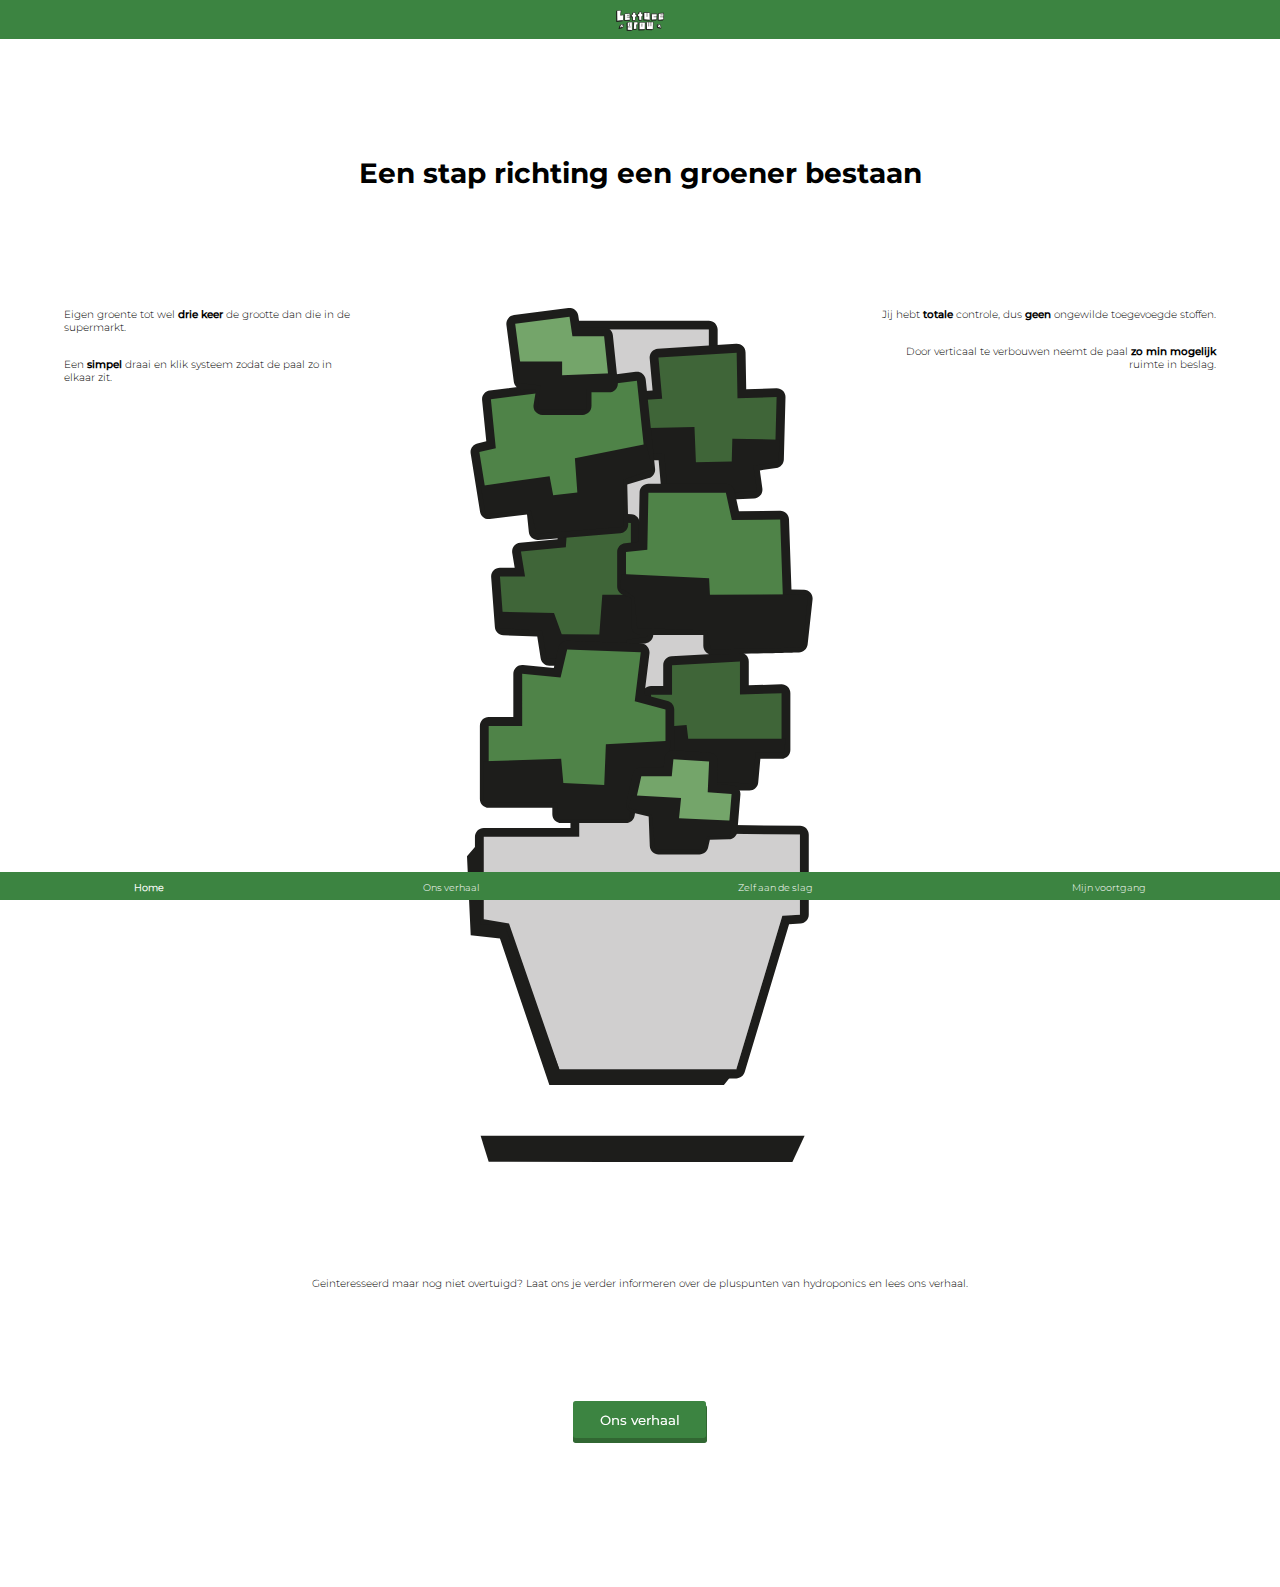
==== index.html @ 47a6afdd "1" ====
<!DOCTYPE html>
<html lang="en">
<head>
    <meta charset="UTF-8">
    <meta name="viewport" content="width=device-width, initial-scale=1.0">
    <title>Lettucegrow</title>
    <link rel="stylesheet" href="./style/style.css">
</head>
<body class="landingspagina">

<header>
  <a href="index.html">
    <img src="./images/logo.svg" alt="Logo lettucegrow" title="Logo lettucegrow">
  </a>

  <nav>
    <ul>
      <li><a href="index.html">Home</a></li>
      <li><a href="verhaal.html">Ons verhaal</a></li>
      <li><a href="aandeslag.html">Zelf aan de slag</a></li>
      <li><a href="voortgang.html">Mijn voortgang</a></li>
    </ul>
  </nav>

</header>

<main>

  <h1>Een stap richting een groener bestaan</h1>
  
  <div>
      <div>
      <p>Eigen groente tot wel <strong>drie keer</strong> de grootte dan die in de supermarkt.</p>
      <p>Een <strong>simpel</strong> draai en klik systeem zodat de paal zo in elkaar zit.</p>
      </div>

      <!-- <img src="images/paal.svg" alt="Hydroponics paal illustratie" title="Hydroponics paal illustratie"> -->
      <?xml version="1.0" encoding="UTF-8"?>
<svg id="paal" data-name="Laag 2" xmlns="http://www.w3.org/2000/svg" viewBox="0 0 117.58 290.67">
  <g id="Laag_1-2" data-name="Laag 1">
    <g>
      <polygon class="cls-5" points="4.62 209.61 4.77 179.08 38.19 179.92 38.19 7.34 82.27 7.34 82.27 178.8 113.28 179.17 113.28 206.44 107.3 206.81 91.61 259.11 31.47 259.11 12.88 210.14 4.62 209.61"/>
      <g>
        <path class="cls-3" d="m82.27,7.34v171.45l31,.37v27.27l-5.98.37-15.69,52.3H31.47l-17.18-49.68-8.59-1.49v-28.02h32.5V7.34h44.08m0-3h-44.08c-1.66,0-3,1.34-3,3v169.58H5.7c-1.66,0-3,1.34-3,3v28.02c0,1.46,1.05,2.71,2.49,2.96l6.85,1.19,16.6,48.01c.42,1.21,1.56,2.02,2.84,2.02h60.14c1.32,0,2.49-.87,2.87-2.14l15.09-50.29,3.89-.24c1.58-.1,2.81-1.41,2.81-2.99v-27.27c0-1.64-1.32-2.98-2.96-3l-28.04-.34V7.34c0-1.66-1.34-3-3-3h0Z"/>
        <polygon class="cls-3" points="4.76 181.04 0 186.5 1.26 213.4 11.21 214.52 28.02 264.39 87.41 264.39 91.61 259.11 31.47 259.11 12.88 210.14 4.62 209.61 4.76 181.04"/>
      </g>
    </g>
    <g class="c_blad">
      <polygon class="cls-4" points="108.26 147.89 107.86 130.24 94.04 130.24 93.67 118.7 69.01 120.25 69.01 130.89 61.35 130.7 62.1 144.43 71.63 148.82 84.81 154.89 100.39 149.57 108.26 147.89"/>
      <g>
        <path class="cls-3" d="m92.87,120.25v11.21l14.15-.42v19.33h-9.95l-.98,10.79h-26.47l-1.96-14.01-5.04.84v-16.39h7.14v-10.09l23.11-1.26m0-3c-.05,0-.11,0-.16,0l-23.11,1.26c-1.59.09-2.84,1.4-2.84,3v7.09h-4.14c-1.66,0-3,1.34-3,3v16.39c0,.88.39,1.72,1.06,2.29.55.46,1.23.71,1.94.71.16,0,.33-.01.49-.04l2.01-.33,1.53,10.96c.21,1.48,1.47,2.58,2.97,2.58h26.47c1.55,0,2.85-1.18,2.99-2.73l.73-8.06h7.21c1.66,0,3-1.34,3-3v-19.33c0-.81-.33-1.59-.91-2.15-.56-.54-1.31-.85-2.09-.85-.03,0-.06,0-.09,0l-11.06.33v-8.12c0-.82-.34-1.61-.94-2.18-.56-.53-1.3-.82-2.06-.82h0Z"/>
        <polygon class="cls-3" points="62.1 142.94 74.71 141.91 75.27 146.58 108.42 146.58 107.86 151.25 98.24 151.25 97.03 161.71 69.62 161.15 66.77 148.26 62.1 148.91 62.1 142.94"/>
      </g>
    </g>
    <g class="c_blad" data-name="c_blad">
      <polygon class="cls-4" points="12.79 105.58 27.64 107.73 30.91 115.39 45.67 115.39 52.2 107.08 60.42 100.73 61.35 94.84 60.89 89.8 56.22 89.15 56.59 71.78 33.34 71.12 32.5 80.28 17.56 82.05 18.68 90.27 9.81 90.92 11.21 105.3 12.79 105.58"/>
      <g>
        <path class="cls-3" d="m34.32,71.78l21.43,1.4v17.37l4.62.42v20.17l-6.86.56-.98,7h-24.51l-1.54-9.81-14.01-.56-1.26-16.95h8.54l-1.4-8.54,15.27-1.4.7-9.67m0-3c-1.56,0-2.88,1.21-2.99,2.78l-.52,7.13-12.73,1.17c-.83.08-1.59.49-2.1,1.15-.51.66-.72,1.5-.59,2.32l.83,5.06h-5.01c-.83,0-1.63.35-2.2.96-.57.61-.86,1.43-.79,2.26l1.26,16.95c.11,1.52,1.35,2.71,2.87,2.77l11.55.46,1.16,7.37c.23,1.46,1.49,2.53,2.96,2.53h24.51c1.5,0,2.76-1.1,2.97-2.58l.65-4.63,4.47-.36c1.56-.13,2.76-1.43,2.76-2.99v-20.17c0-1.55-1.18-2.85-2.73-2.99l-1.89-.17v-14.63c0-1.58-1.23-2.89-2.8-2.99l-21.43-1.4c-.07,0-.13,0-.2,0h0Z"/>
        <polygon class="cls-3" points="61.35 97.55 61.35 111.84 54.44 112.87 53.23 120.25 27.08 119.22 25.59 109.88 11.21 108.9 11.21 103.34 29.6 103.81 32.22 111 45.01 111.09 46.04 97.55 61.35 97.55"/>
      </g>
    </g>
    <g class="c_blad" data-name="c_blad">
      <polygon class="cls-4" points="105.34 45.72 106.46 29.29 93.01 29.29 92.45 14.25 64.06 16.12 65 29.99 54.56 30.78 54.56 44.6 72.47 46.75 75.64 57.12 93.01 55.16 96.47 47.31 105.34 45.72"/>
      <g>
        <path class="cls-3" d="m91.75,15.19l.28,15.55,13.31-.42-.56,21.15-8.54,1.26,1.26,9.11-28.3,1.26-1.26-14.29h-12.19v-17.23l10.65-.7-1.26-14.01,26.61-1.68m0-3c-.06,0-.13,0-.19,0l-26.61,1.68c-.81.05-1.56.43-2.09,1.04s-.78,1.42-.71,2.22l.99,10.95-7.58.5c-1.58.1-2.8,1.41-2.8,2.99v17.23c0,1.66,1.34,3,3,3h9.44l1.02,11.55c.14,1.55,1.44,2.74,2.99,2.74.04,0,.09,0,.14,0l28.3-1.26c.84-.04,1.63-.43,2.17-1.08.54-.65.78-1.49.67-2.33l-.85-6.16,5.6-.83c1.44-.21,2.52-1.43,2.56-2.89l.56-21.15c.02-.83-.3-1.62-.88-2.21-.56-.56-1.32-.87-2.12-.87-.03,0-.06,0-.09,0l-10.27.32-.23-12.51c-.01-.82-.36-1.6-.97-2.15-.56-.51-1.28-.79-2.03-.79h0Z"/>
        <polygon class="cls-3" points="106.46 44.81 105.9 52.38 97.42 53.71 98.68 62.25 68.36 63.93 67.1 49.65 54.56 49.44 54.56 40.96 77.39 40.47 77.88 52.52 90.07 52.2 90.28 44.46 106.46 44.81"/>
      </g>
    </g>
    <g class="b_blad">
      <polygon class="cls-2" points="69.2 150.13 68.73 135.28 58.37 131.83 60.51 116.23 33.43 114.92 30.91 123.79 17.09 123.33 17.09 140.6 5.6 140.88 6.35 159.09 44.92 167.87 58.37 155.64 69.2 150.13"/>
      <g>
        <path class="cls-3" d="m34.09,116.23l25.03.93-2.05,16.62,10.46,2.8v18.3l-11.21,1.49-2.24,15.88h-22.04v-5.23H7.38v-24.84h11.39v-17.74l13.07,1.31,2.24-9.53m0-3c-1.39,0-2.6.95-2.92,2.31l-1.64,6.97-10.46-1.05c-.1-.01-.2-.01-.3-.01-.74,0-1.46.27-2.01.78-.63.57-.99,1.38-.99,2.22v14.74H7.38c-1.66,0-3,1.34-3,3v24.84c0,1.66,1.34,3,3,3h21.65v2.23c0,1.66,1.34,3,3,3h22.04c1.49,0,2.76-1.1,2.97-2.58l1.92-13.62,8.95-1.19c1.49-.2,2.6-1.47,2.6-2.97v-18.3c0-1.36-.91-2.55-2.22-2.9l-7.94-2.13,1.73-14.03c.1-.83-.15-1.67-.69-2.31-.54-.64-1.33-1.02-2.17-1.05l-25.03-.93s-.08,0-.11,0h0Z"/>
        <polygon class="cls-3" points="69.2 147.23 47.25 148.45 46.69 162.27 32.78 161.61 32.03 153.4 5.6 154.24 5.6 168.34 30.63 168.34 31.1 173.94 55.1 173.94 58.18 157.6 68.73 155.54 69.2 147.23"/>
      </g>
    </g>
    <g class="b_blad" data-name="b_blad">
      <polygon class="cls-2" points="108.89 96.15 107.67 70.66 91.7 70.66 88.53 61.55 60.98 61.55 59.39 80.84 52.97 81.58 54.56 93.07 74.71 97.93 77.65 105.68 100.39 106.14 108.89 96.15"/>
      <g>
        <path class="cls-3" d="m88.06,62.81l2.05,9.34,16.44-.19.93,26.71,7.1.19-1.68,15.32c-.93,0-29.51.75-29.51.75v-6.72h-24.47v-11.39l-4.83-2.05v-11.77l7.26-.75.37-19.42h26.33m0-3h-26.33c-1.63,0-2.97,1.31-3,2.94l-.32,16.77-4.62.48c-1.53.16-2.69,1.45-2.69,2.98v11.77c0,1.2.72,2.29,1.83,2.76l3.01,1.28v9.41c0,1.66,1.34,3,3,3h21.47v3.72c0,.81.33,1.58.91,2.15.56.55,1.31.85,2.09.85.03,0,.05,0,.08,0,11.4-.3,28.64-.74,29.43-.75,1.53,0,2.81-1.16,2.98-2.67l1.68-15.32c.09-.83-.17-1.67-.72-2.3-.55-.63-1.34-1-2.18-1.03l-4.28-.11-.84-23.89c-.06-1.62-1.38-2.9-3-2.9-.01,0-.02,0-.03,0l-14,.16-1.53-6.96c-.3-1.38-1.52-2.36-2.93-2.36h0Z"/>
        <polygon class="cls-3" points="116.08 97.37 114.21 115.48 83.02 116.23 81.53 109.69 57.9 108.85 56.96 98.39 53.72 96.15 52.13 95.4 52.6 90.46 82.37 91.95 82.65 97.55 116.08 97.37"/>
      </g>
    </g>
    <g class="b_blad" data-name="b_blad">
      <polygon class="cls-2" points="62.29 47.97 58.83 22.66 7.1 30.32 7.94 46.28 2.43 48.43 6.26 64.4 30.82 69.35 48.37 60.67 62.29 47.97"/>
      <g>
        <path class="cls-3" d="m57.81,24.71l3.18,30.26-9.53,2.8.37,15.88-27.83,2.24-.93-8.97-15.69,1.87-3.18-19.8,5.6-1.31-1.68-16.62,49.68-6.35m0-3c-.13,0-.25,0-.38.02L7.74,28.09c-1.61.21-2.77,1.66-2.6,3.28l1.42,14-3.03.71c-1.53.36-2.53,1.84-2.28,3.4l3.18,19.8c.24,1.47,1.51,2.53,2.96,2.53.12,0,.24,0,.36-.02l12.67-1.51.62,5.94c.16,1.54,1.46,2.69,2.98,2.69.08,0,.16,0,.24-.01l27.83-2.24c1.59-.13,2.8-1.47,2.76-3.06l-.32-13.58,7.32-2.15c1.39-.41,2.29-1.75,2.14-3.19l-3.18-30.26c-.08-.8-.49-1.54-1.12-2.04-.53-.42-1.19-.65-1.86-.65h0Z"/>
        <polygon class="cls-3" points="60.98 46.28 36.7 51.14 37.54 62.81 29.32 63.75 28.11 57.21 4.67 60.57 6.35 70.28 21.67 68.7 23.63 76.82 53.42 74.39 53.14 58.52 63.13 54.88 60.98 46.28"/>
      </g>
    </g>
    <g class="a_blad">
      <polygon class="cls-1" points="49.73 24.22 48.33 8.53 37.47 8.04 35.51 1.18 14.43 5.03 17.51 20.58 30.19 21.7 30.89 26.88 49.73 24.22"/>
      <g>
        <path class="cls-3" d="m34.88,3l.98,6.58h10.79l1.68,16.11h-8.97v7.7h-13.73l1.4-8.68h-8.12l-2.52-19.33,18.49-2.38m0-3c-.13,0-.26,0-.39.02l-18.49,2.38c-.79.1-1.51.51-1.99,1.14-.49.63-.7,1.43-.6,2.22l2.52,19.33c.19,1.49,1.47,2.61,2.97,2.61h4.6l-.84,5.21c-.14.87.11,1.75.68,2.42.57.67,1.4,1.05,2.28,1.05h13.73c1.66,0,3-1.34,3-3v-4.7h5.97c.85,0,1.66-.36,2.23-.99s.84-1.47.76-2.32l-1.68-16.11c-.16-1.53-1.45-2.69-2.98-2.69h-8.2l-.6-4.03c-.22-1.49-1.5-2.56-2.96-2.56h0Z"/>
        <polygon class="cls-3" points="17.23 18.2 32.36 18.2 32.36 22.89 49.31 22.19 49.31 27.23 40.48 27.23 40.76 34.52 23.95 34.52 25.07 26.36 17.23 25.55 17.23 18.2"/>
      </g>
    </g>
    <g class="a_blad" data-name="a_blad">
      <polygon class="cls-1" points="90.02 176.88 91.54 164.23 83.77 162.9 83.77 152.88 68.99 151.97 68.29 157.65 57.85 157.58 56.17 167.87 70.32 170.18 69.97 178.52 90.02 176.88"/>
      <g>
        <path class="cls-3" d="m70.23,153.49l12.14.84-.47,10.46,8.12.56-1.03,12.42-8.78.19-1.12,4.95h-13.91l-.47-12.33-7.56-1.77,2.15-9.53h10.37l.56-5.79m0-3c-1.53,0-2.83,1.16-2.98,2.71l-.3,3.08h-7.64c-1.4,0-2.62.97-2.93,2.34l-2.15,9.53c-.36,1.61.64,3.2,2.24,3.58l5.34,1.25.38,10.04c.06,1.61,1.39,2.89,3,2.89h13.91c1.4,0,2.62-.97,2.93-2.34l.6-2.66,6.43-.14c1.54-.03,2.8-1.22,2.93-2.75l1.03-12.42c.07-.8-.19-1.59-.71-2.2s-1.27-.98-2.07-1.04l-5.2-.36.34-7.53c.07-1.63-1.17-3.01-2.79-3.13l-12.14-.84c-.07,0-.14,0-.21,0h0Z"/>
        <polygon class="cls-3" points="56.17 165.77 72.84 166.75 72.14 173.61 90.77 174.46 89.09 179.92 81.81 179.92 79.84 184.12 64.02 184.12 62.89 172.35 54.77 169.97 56.17 165.77"/>
      </g>
    </g>
    <polygon class="cls-3" points="7.38 290.49 4.62 281.61 114.86 281.61 110.66 290.67 7.38 290.49"/>
  </g>
</svg>
        

      <div>
      <p>Jij hebt <strong>totale</strong> controle, dus <strong>geen</strong> ongewilde toegevoegde stoffen.</p>
      <p>Door verticaal te verbouwen neemt de paal <strong>zo min mogelijk</strong> ruimte in beslag.</p>
      </div>
    </div>

    <p>Geinteresseerd maar nog niet overtuigd? Laat ons je verder informeren over de pluspunten van hydroponics en lees ons verhaal.</p>

    <div>
    <button><a href="verhaal.html">Ons verhaal</a></button>
    </div>
    
</main>

<footer>

</footer>

</body>
</html>
---- style/style.css ----
@font-face {
    font-family: 'montserrat-thin' ;
    src: url('../fonts/montserrat/Montserrat-Thin.ttf')
}
@font-face {
    font-family: 'montserrat-extralight' ;
    src: url('../fonts/montserrat/Montserrat-ExtraLight.ttf')
}
@font-face {
    font-family: 'montserrat-light' ;
    src: url('../fonts/montserrat/Montserrat-Light.ttf')
}
@font-face {
    font-family: 'montserrat-medium' ;
    src: url('../fonts/montserrat/Montserrat-Medium.ttf')
}
@font-face {
    font-family: 'montserrat-semibold' ;
    src: url('../fonts/montserrat/Montserrat-SemiBold.ttf')
}
@font-face {
    font-family: 'montserrat-bold' ;
    src: url('../fonts/montserrat/Montserrat-Bold.ttf')
}
@font-face {
    font-family: 'montserrat-extrabold' ;
    src: url('../fonts/montserrat/Montserrat-ExtraBold.ttf')
}
@font-face {
    font-family: 'montserrat-black' ;
    src: url('../fonts/montserrat/Montserrat-Black.ttf')
}

/* Algemene css */

* {
    padding: 0;
    margin: 0;
}


h1 {
    font-family: montserrat-bold;
    color: black;
    font-size: 1.75em;
    line-height: 135%;
}

h2 {
    font-family: montserrat-semibold;
    font-size: 0.7em;
    
}

p {
    font-family: montserrat-light;
    font-size: 0.65em;
}

p strong {
    font-family: montserrat-medium;
}

main a {
    font-family: montserrat-medium;
    font-size: 1em;
}

header a {
    font-family: montserrat-light;
    font-size: 0.6em;
}

body main {
    margin: 5% 5% 0% 5%;
    padding-bottom: 1.8em;
}

/* navigatie */

header nav {
    position: fixed;
    bottom: 0;
    left: 0;
    width: 100%;
    background-color:#3C8441;
    color: #fff;
}

header nav ul {
    list-style: none;
    display: flex;
    justify-content: space-around;
    padding: 0.3em;
}

header nav a {
    text-decoration: none;
    color: #fff;
    font-size: 0.6em;
}


/* header */

body header {
    background-color:#3C8441;
    padding: 0.6em 0em 0.4em 0em;
    display: flex;
    justify-content: center;
}

body header a img {
    width: 5em;
}

body header img:hover {
    transform: scale(1.05);
    transition: transform 0.2s;
}

/* opmaak alle button elementen */

body button {
    background: #316732;
    border-radius: 0.2em;
    border: none;
    padding: 0;
    display: flex;
}

body main button a {
    display: block;
    padding: 0.8em 2em;
    text-decoration: none;
    border-radius: 0.2em;
    background:#3C8441;
    color: white;
    transform: translateY(-0.3em);
}

body main button a {
    will-change: transform;
    transition: transform 250ms;
  }

body main button:hover a {
    transform: translateY(-0.45em);
  }
    
body main button:active a {
    transform: translateY(-0.3em);
}

  /* landingspagina */

body.landingspagina main h1 {
    margin-top: 10%;
    text-align: center;
}

body.landingspagina main > div {
    display: flex;
    flex-direction: row;
    justify-content: space-between;
    margin-top: 10%;
    margin-bottom: 10%;
}

body.landingspagina main div:first-of-type div:first-of-type {
    display: flex;
    flex-direction: column;
    justify-content: flex-start;
    width: 25%;
    gap: 1.5em;
    margin-right: 5%;
}

body.landingspagina main div:first-of-type div:nth-of-type(2) {
    display: flex;
    flex-direction: column;
    justify-content: flex-start;
    width: 30%;
    gap: 1.5em;
    text-align: right;
}

.cls-1 {
    fill: #74a56a;
  }

  .cls-1, .cls-2, .cls-3, .cls-4, .cls-5 {
    stroke-width: 0px;
  }

  .cls-2 {
    fill: #4f8348;
  }

  .cls-3 {
    fill: #1d1d1b;
  }

  .cls-4 {
    fill: #3f6538;
  }

  .cls-5 {
    fill: #d0cfcf;
  }
/* animatie paal */

@keyframes schud {
    0%, 100% { transform: translateX(0); }
    10%, 30%, 50%, 70%, 90% { transform: translateX(-0.2em); }
    20%, 40%, 60%, 80% { transform: translateX(0.2em); }
}
  
  .a_blad, .b_blad, .c_blad {
    animation: schud 1s linear;
}

  .a_blad {
    animation-delay: 2s;
}

  .b_blad {
    animation-delay: 5s;
}

  .c_blad {
    animation-delay: 7s;
}

body.landingspagina main div:first-of-type #paal {
    display: flex;
    justify-content: center;
}

body.landingspagina main div:first-of-type #paal {
    width: 30%;
}


body.landingspagina main > p:first-of-type {
    text-align: center;
}

body.landingspagina header nav li:first-of-type {
    font-weight: 600;
}

/* Meer informatie knop */

body.landingspagina div:last-of-type {
    display: flex;
    justify-content: center;
}


/* ons verhaal pagina */

body.onsverhaalpagina main section {
    margin-top: 5%;
    margin-bottom: 5%;
}

body.onsverhaalpagina main section {
    display: flex;
    flex-direction: column;
}

body.onsverhaalpagina main div section:first-of-type, main div section:nth-of-type(4) {
    width: 60%;
}

body.onsverhaalpagina main img {
    width: 35%;
}



body.onsverhaalpagina div {
    display: flex;
    flex-direction: row;
    justify-content: space-between;
}

body.onsverhaalpagina header nav li:nth-of-type(2) {
    font-weight: 600;
}

/* Meer informatie knop */

body.onsverhaalpagina div:last-of-type {
    display: flex;
    justify-content: center;
    margin: 10% 0 10% 0;
}

/* Zelf aan de slag pagina */

body.aandeslagpagina header nav li:nth-of-type(3) {
    font-weight: 600;
}

/* Mijn voortgang pagina */

body.voortgangpagina h1 {
    text-align: center;
    margin-bottom: 5%;
}

body.voortgangpagina p:first-of-type, body.voortgangpagina p:nth-of-type(2) {
    text-align: center;
}

body.voortgangpagina img {
    margin: 5% 0 5% 0;
}

body.voortgangpagina p:last-of-type {
    margin-bottom: 10%;
}

body.voortgangpagina header nav li:nth-of-type(4) {
    font-weight: 600;
}
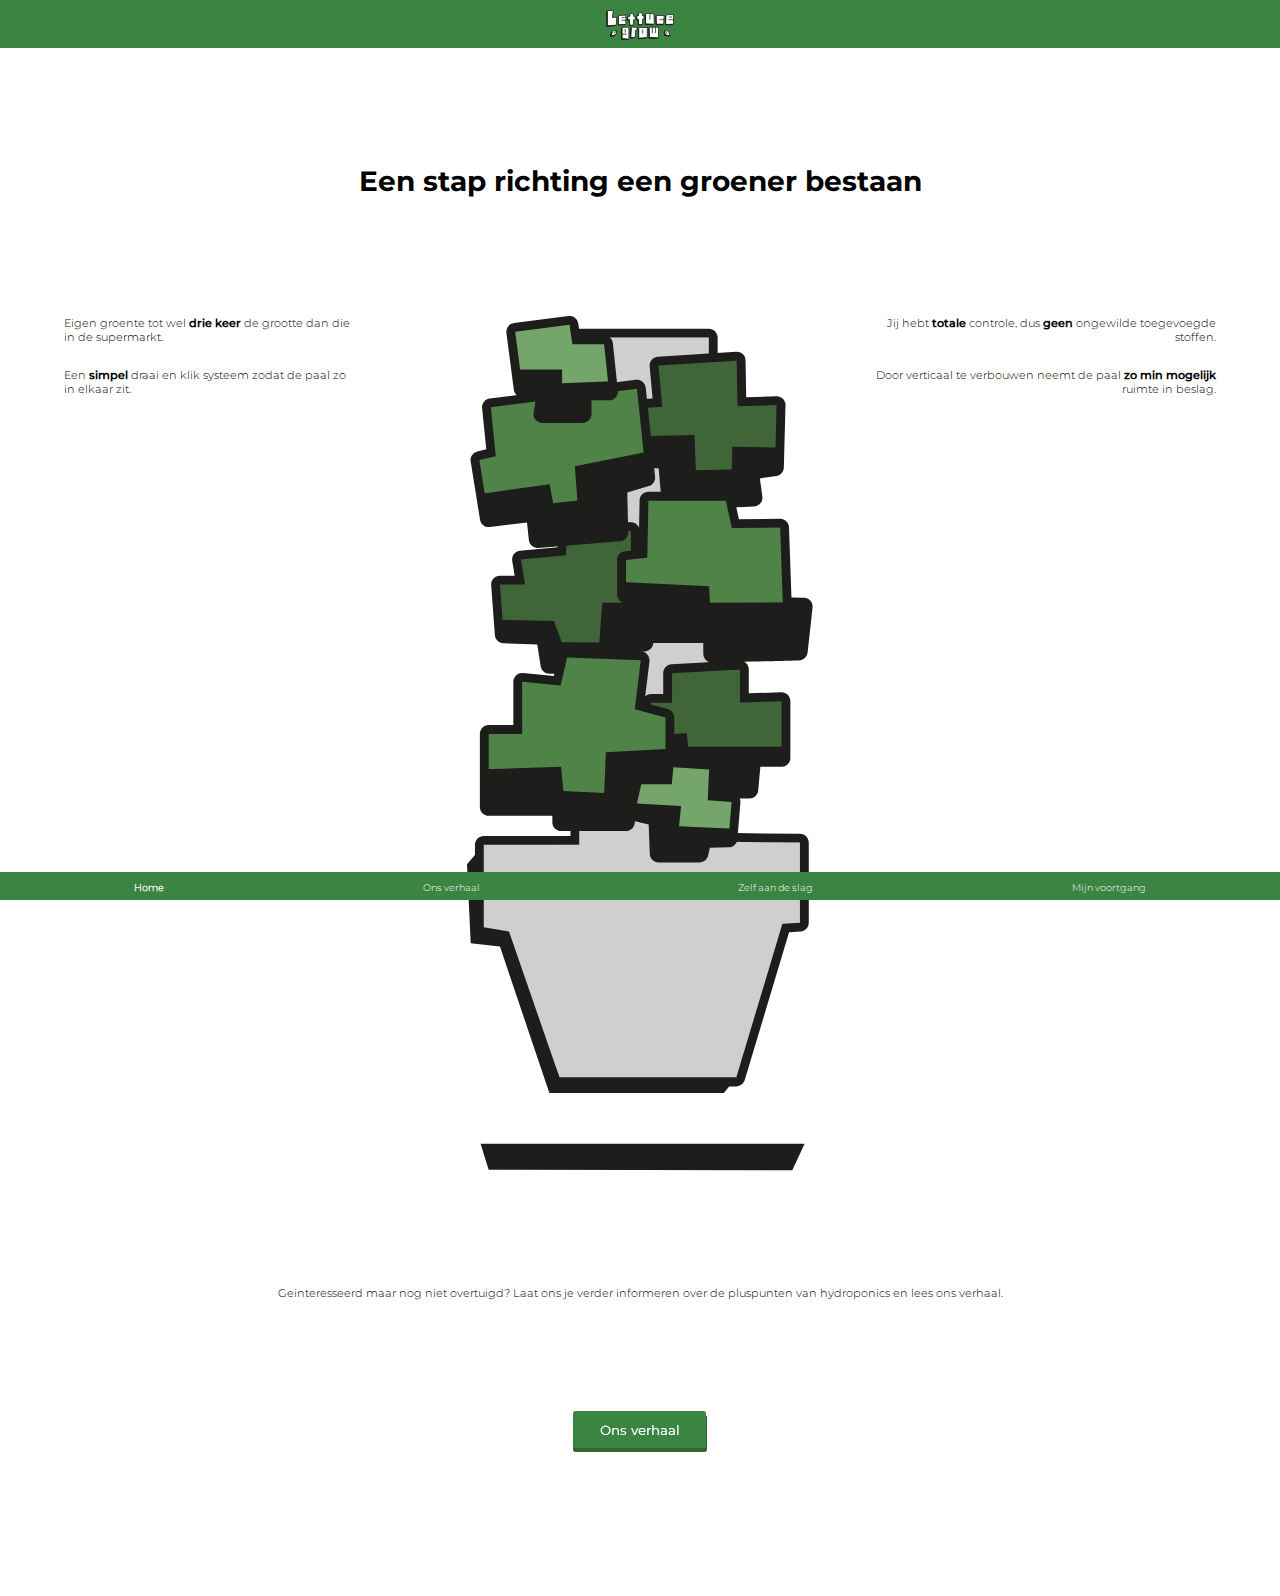
==== commit cc762e35: "2" ====
--- a/index.html
+++ b/index.html
@@ -1,5 +1,5 @@
 <!DOCTYPE html>
-<html lang="en">
+<html lang="nl">
 <head>
     <meta charset="UTF-8">
     <meta name="viewport" content="width=device-width, initial-scale=1.0">
@@ -45,56 +45,56 @@
         <polygon class="cls-3" points="4.76 181.04 0 186.5 1.26 213.4 11.21 214.52 28.02 264.39 87.41 264.39 91.61 259.11 31.47 259.11 12.88 210.14 4.62 209.61 4.76 181.04"/>
       </g>
     </g>
-    <g class="c_blad">
+    <g class="c_blad" id="c_blad1">
       <polygon class="cls-4" points="108.26 147.89 107.86 130.24 94.04 130.24 93.67 118.7 69.01 120.25 69.01 130.89 61.35 130.7 62.1 144.43 71.63 148.82 84.81 154.89 100.39 149.57 108.26 147.89"/>
       <g>
         <path class="cls-3" d="m92.87,120.25v11.21l14.15-.42v19.33h-9.95l-.98,10.79h-26.47l-1.96-14.01-5.04.84v-16.39h7.14v-10.09l23.11-1.26m0-3c-.05,0-.11,0-.16,0l-23.11,1.26c-1.59.09-2.84,1.4-2.84,3v7.09h-4.14c-1.66,0-3,1.34-3,3v16.39c0,.88.39,1.72,1.06,2.29.55.46,1.23.71,1.94.71.16,0,.33-.01.49-.04l2.01-.33,1.53,10.96c.21,1.48,1.47,2.58,2.97,2.58h26.47c1.55,0,2.85-1.18,2.99-2.73l.73-8.06h7.21c1.66,0,3-1.34,3-3v-19.33c0-.81-.33-1.59-.91-2.15-.56-.54-1.31-.85-2.09-.85-.03,0-.06,0-.09,0l-11.06.33v-8.12c0-.82-.34-1.61-.94-2.18-.56-.53-1.3-.82-2.06-.82h0Z"/>
         <polygon class="cls-3" points="62.1 142.94 74.71 141.91 75.27 146.58 108.42 146.58 107.86 151.25 98.24 151.25 97.03 161.71 69.62 161.15 66.77 148.26 62.1 148.91 62.1 142.94"/>
       </g>
     </g>
-    <g class="c_blad" data-name="c_blad">
+    <g class="c_blad" id="c_blad2" data-name="c_blad">
       <polygon class="cls-4" points="12.79 105.58 27.64 107.73 30.91 115.39 45.67 115.39 52.2 107.08 60.42 100.73 61.35 94.84 60.89 89.8 56.22 89.15 56.59 71.78 33.34 71.12 32.5 80.28 17.56 82.05 18.68 90.27 9.81 90.92 11.21 105.3 12.79 105.58"/>
       <g>
         <path class="cls-3" d="m34.32,71.78l21.43,1.4v17.37l4.62.42v20.17l-6.86.56-.98,7h-24.51l-1.54-9.81-14.01-.56-1.26-16.95h8.54l-1.4-8.54,15.27-1.4.7-9.67m0-3c-1.56,0-2.88,1.21-2.99,2.78l-.52,7.13-12.73,1.17c-.83.08-1.59.49-2.1,1.15-.51.66-.72,1.5-.59,2.32l.83,5.06h-5.01c-.83,0-1.63.35-2.2.96-.57.61-.86,1.43-.79,2.26l1.26,16.95c.11,1.52,1.35,2.71,2.87,2.77l11.55.46,1.16,7.37c.23,1.46,1.49,2.53,2.96,2.53h24.51c1.5,0,2.76-1.1,2.97-2.58l.65-4.63,4.47-.36c1.56-.13,2.76-1.43,2.76-2.99v-20.17c0-1.55-1.18-2.85-2.73-2.99l-1.89-.17v-14.63c0-1.58-1.23-2.89-2.8-2.99l-21.43-1.4c-.07,0-.13,0-.2,0h0Z"/>
         <polygon class="cls-3" points="61.35 97.55 61.35 111.84 54.44 112.87 53.23 120.25 27.08 119.22 25.59 109.88 11.21 108.9 11.21 103.34 29.6 103.81 32.22 111 45.01 111.09 46.04 97.55 61.35 97.55"/>
       </g>
     </g>
-    <g class="c_blad" data-name="c_blad">
+    <g class="c_blad" id="c_blad3" data-name="c_blad">
       <polygon class="cls-4" points="105.34 45.72 106.46 29.29 93.01 29.29 92.45 14.25 64.06 16.12 65 29.99 54.56 30.78 54.56 44.6 72.47 46.75 75.64 57.12 93.01 55.16 96.47 47.31 105.34 45.72"/>
       <g>
         <path class="cls-3" d="m91.75,15.19l.28,15.55,13.31-.42-.56,21.15-8.54,1.26,1.26,9.11-28.3,1.26-1.26-14.29h-12.19v-17.23l10.65-.7-1.26-14.01,26.61-1.68m0-3c-.06,0-.13,0-.19,0l-26.61,1.68c-.81.05-1.56.43-2.09,1.04s-.78,1.42-.71,2.22l.99,10.95-7.58.5c-1.58.1-2.8,1.41-2.8,2.99v17.23c0,1.66,1.34,3,3,3h9.44l1.02,11.55c.14,1.55,1.44,2.74,2.99,2.74.04,0,.09,0,.14,0l28.3-1.26c.84-.04,1.63-.43,2.17-1.08.54-.65.78-1.49.67-2.33l-.85-6.16,5.6-.83c1.44-.21,2.52-1.43,2.56-2.89l.56-21.15c.02-.83-.3-1.62-.88-2.21-.56-.56-1.32-.87-2.12-.87-.03,0-.06,0-.09,0l-10.27.32-.23-12.51c-.01-.82-.36-1.6-.97-2.15-.56-.51-1.28-.79-2.03-.79h0Z"/>
         <polygon class="cls-3" points="106.46 44.81 105.9 52.38 97.42 53.71 98.68 62.25 68.36 63.93 67.1 49.65 54.56 49.44 54.56 40.96 77.39 40.47 77.88 52.52 90.07 52.2 90.28 44.46 106.46 44.81"/>
       </g>
     </g>
-    <g class="b_blad">
+    <g class="b_blad" id="b_blad1">
       <polygon class="cls-2" points="69.2 150.13 68.73 135.28 58.37 131.83 60.51 116.23 33.43 114.92 30.91 123.79 17.09 123.33 17.09 140.6 5.6 140.88 6.35 159.09 44.92 167.87 58.37 155.64 69.2 150.13"/>
       <g>
         <path class="cls-3" d="m34.09,116.23l25.03.93-2.05,16.62,10.46,2.8v18.3l-11.21,1.49-2.24,15.88h-22.04v-5.23H7.38v-24.84h11.39v-17.74l13.07,1.31,2.24-9.53m0-3c-1.39,0-2.6.95-2.92,2.31l-1.64,6.97-10.46-1.05c-.1-.01-.2-.01-.3-.01-.74,0-1.46.27-2.01.78-.63.57-.99,1.38-.99,2.22v14.74H7.38c-1.66,0-3,1.34-3,3v24.84c0,1.66,1.34,3,3,3h21.65v2.23c0,1.66,1.34,3,3,3h22.04c1.49,0,2.76-1.1,2.97-2.58l1.92-13.62,8.95-1.19c1.49-.2,2.6-1.47,2.6-2.97v-18.3c0-1.36-.91-2.55-2.22-2.9l-7.94-2.13,1.73-14.03c.1-.83-.15-1.67-.69-2.31-.54-.64-1.33-1.02-2.17-1.05l-25.03-.93s-.08,0-.11,0h0Z"/>
         <polygon class="cls-3" points="69.2 147.23 47.25 148.45 46.69 162.27 32.78 161.61 32.03 153.4 5.6 154.24 5.6 168.34 30.63 168.34 31.1 173.94 55.1 173.94 58.18 157.6 68.73 155.54 69.2 147.23"/>
       </g>
     </g>
-    <g class="b_blad" data-name="b_blad">
+    <g class="b_blad" id="b_blad2" data-name="b_blad">
       <polygon class="cls-2" points="108.89 96.15 107.67 70.66 91.7 70.66 88.53 61.55 60.98 61.55 59.39 80.84 52.97 81.58 54.56 93.07 74.71 97.93 77.65 105.68 100.39 106.14 108.89 96.15"/>
       <g>
         <path class="cls-3" d="m88.06,62.81l2.05,9.34,16.44-.19.93,26.71,7.1.19-1.68,15.32c-.93,0-29.51.75-29.51.75v-6.72h-24.47v-11.39l-4.83-2.05v-11.77l7.26-.75.37-19.42h26.33m0-3h-26.33c-1.63,0-2.97,1.31-3,2.94l-.32,16.77-4.62.48c-1.53.16-2.69,1.45-2.69,2.98v11.77c0,1.2.72,2.29,1.83,2.76l3.01,1.28v9.41c0,1.66,1.34,3,3,3h21.47v3.72c0,.81.33,1.58.91,2.15.56.55,1.31.85,2.09.85.03,0,.05,0,.08,0,11.4-.3,28.64-.74,29.43-.75,1.53,0,2.81-1.16,2.98-2.67l1.68-15.32c.09-.83-.17-1.67-.72-2.3-.55-.63-1.34-1-2.18-1.03l-4.28-.11-.84-23.89c-.06-1.62-1.38-2.9-3-2.9-.01,0-.02,0-.03,0l-14,.16-1.53-6.96c-.3-1.38-1.52-2.36-2.93-2.36h0Z"/>
         <polygon class="cls-3" points="116.08 97.37 114.21 115.48 83.02 116.23 81.53 109.69 57.9 108.85 56.96 98.39 53.72 96.15 52.13 95.4 52.6 90.46 82.37 91.95 82.65 97.55 116.08 97.37"/>
       </g>
     </g>
-    <g class="b_blad" data-name="b_blad">
+    <g class="b_blad" id="b_blad3" data-name="b_blad">
       <polygon class="cls-2" points="62.29 47.97 58.83 22.66 7.1 30.32 7.94 46.28 2.43 48.43 6.26 64.4 30.82 69.35 48.37 60.67 62.29 47.97"/>
       <g>
         <path class="cls-3" d="m57.81,24.71l3.18,30.26-9.53,2.8.37,15.88-27.83,2.24-.93-8.97-15.69,1.87-3.18-19.8,5.6-1.31-1.68-16.62,49.68-6.35m0-3c-.13,0-.25,0-.38.02L7.74,28.09c-1.61.21-2.77,1.66-2.6,3.28l1.42,14-3.03.71c-1.53.36-2.53,1.84-2.28,3.4l3.18,19.8c.24,1.47,1.51,2.53,2.96,2.53.12,0,.24,0,.36-.02l12.67-1.51.62,5.94c.16,1.54,1.46,2.69,2.98,2.69.08,0,.16,0,.24-.01l27.83-2.24c1.59-.13,2.8-1.47,2.76-3.06l-.32-13.58,7.32-2.15c1.39-.41,2.29-1.75,2.14-3.19l-3.18-30.26c-.08-.8-.49-1.54-1.12-2.04-.53-.42-1.19-.65-1.86-.65h0Z"/>
         <polygon class="cls-3" points="60.98 46.28 36.7 51.14 37.54 62.81 29.32 63.75 28.11 57.21 4.67 60.57 6.35 70.28 21.67 68.7 23.63 76.82 53.42 74.39 53.14 58.52 63.13 54.88 60.98 46.28"/>
       </g>
     </g>
-    <g class="a_blad">
+    <g class="a_blad" id="a_blad1">
       <polygon class="cls-1" points="49.73 24.22 48.33 8.53 37.47 8.04 35.51 1.18 14.43 5.03 17.51 20.58 30.19 21.7 30.89 26.88 49.73 24.22"/>
       <g>
         <path class="cls-3" d="m34.88,3l.98,6.58h10.79l1.68,16.11h-8.97v7.7h-13.73l1.4-8.68h-8.12l-2.52-19.33,18.49-2.38m0-3c-.13,0-.26,0-.39.02l-18.49,2.38c-.79.1-1.51.51-1.99,1.14-.49.63-.7,1.43-.6,2.22l2.52,19.33c.19,1.49,1.47,2.61,2.97,2.61h4.6l-.84,5.21c-.14.87.11,1.75.68,2.42.57.67,1.4,1.05,2.28,1.05h13.73c1.66,0,3-1.34,3-3v-4.7h5.97c.85,0,1.66-.36,2.23-.99s.84-1.47.76-2.32l-1.68-16.11c-.16-1.53-1.45-2.69-2.98-2.69h-8.2l-.6-4.03c-.22-1.49-1.5-2.56-2.96-2.56h0Z"/>
         <polygon class="cls-3" points="17.23 18.2 32.36 18.2 32.36 22.89 49.31 22.19 49.31 27.23 40.48 27.23 40.76 34.52 23.95 34.52 25.07 26.36 17.23 25.55 17.23 18.2"/>
       </g>
     </g>
-    <g class="a_blad" data-name="a_blad">
+    <g class="a_blad" id="a_blad2" data-name="a_blad">
       <polygon class="cls-1" points="90.02 176.88 91.54 164.23 83.77 162.9 83.77 152.88 68.99 151.97 68.29 157.65 57.85 157.58 56.17 167.87 70.32 170.18 69.97 178.52 90.02 176.88"/>
       <g>
         <path class="cls-3" d="m70.23,153.49l12.14.84-.47,10.46,8.12.56-1.03,12.42-8.78.19-1.12,4.95h-13.91l-.47-12.33-7.56-1.77,2.15-9.53h10.37l.56-5.79m0-3c-1.53,0-2.83,1.16-2.98,2.71l-.3,3.08h-7.64c-1.4,0-2.62.97-2.93,2.34l-2.15,9.53c-.36,1.61.64,3.2,2.24,3.58l5.34,1.25.38,10.04c.06,1.61,1.39,2.89,3,2.89h13.91c1.4,0,2.62-.97,2.93-2.34l.6-2.66,6.43-.14c1.54-.03,2.8-1.22,2.93-2.75l1.03-12.42c.07-.8-.19-1.59-.71-2.2s-1.27-.98-2.07-1.04l-5.2-.36.34-7.53c.07-1.63-1.17-3.01-2.79-3.13l-12.14-.84c-.07,0-.14,0-.21,0h0Z"/>
@@ -120,9 +120,5 @@
     
 </main>
 
-<footer>
-
-</footer>
-
 </body>
 </html>--- a/style/style.css
+++ b/style/style.css
@@ -48,13 +48,13 @@
 
 h2 {
     font-family: montserrat-semibold;
-    font-size: 0.7em;
+    font-size: 0.8em;
     
 }
 
 p {
     font-family: montserrat-light;
-    font-size: 0.65em;
+    font-size: 0.7em;
 }
 
 p strong {
@@ -85,6 +85,7 @@
     width: 100%;
     background-color:#3C8441;
     color: #fff;
+    z-index: 9;
 }
 
 header nav ul {
@@ -111,7 +112,7 @@
 }
 
 body header a img {
-    width: 5em;
+    width: 7em;
 }
 
 body header img:hover {
@@ -220,16 +221,36 @@
     animation: schud 1s linear;
 }
 
-  .a_blad {
-    animation-delay: 2s;
-}
-
-  .b_blad {
+#c_blad1 {
+    animation-delay: 1s;
+}
+
+#c_blad2 {
+    animation-delay: 6s;
+}
+
+#c_blad3 {
+    animation-delay: 12s;
+}
+
+#b_blad1 {
     animation-delay: 5s;
 }
 
-  .c_blad {
+#b_blad2 {
+    animation-delay: 11s;
+}
+
+#b_blad3 {
     animation-delay: 7s;
+}
+
+#a_blad1 {
+    animation-delay: 3s;
+}
+
+#a_blad2 {
+    animation-delay: 9s;
 }
 
 body.landingspagina main div:first-of-type #paal {
@@ -306,21 +327,27 @@
 
 /* Mijn voortgang pagina */
 
+body.voortgangpagina main {
+    display: flex;
+    justify-content: center;
+    align-items: center;
+    flex-direction: column; 
+  }
+
 body.voortgangpagina h1 {
     text-align: center;
-    margin-bottom: 5%;
-}
-
-body.voortgangpagina p:first-of-type, body.voortgangpagina p:nth-of-type(2) {
-    text-align: center;
-}
-
-body.voortgangpagina img {
-    margin: 5% 0 5% 0;
+}
+
+body.voortgangpagina main img {
+    width: 17.5em;
+    margin-top: 10%;
+    margin-bottom: 10%;
+
 }
 
 body.voortgangpagina p:last-of-type {
     margin-bottom: 10%;
+    text-align: center;
 }
 
 body.voortgangpagina header nav li:nth-of-type(4) {
@@ -328,5 +355,3 @@
 }
 
 
-
-
